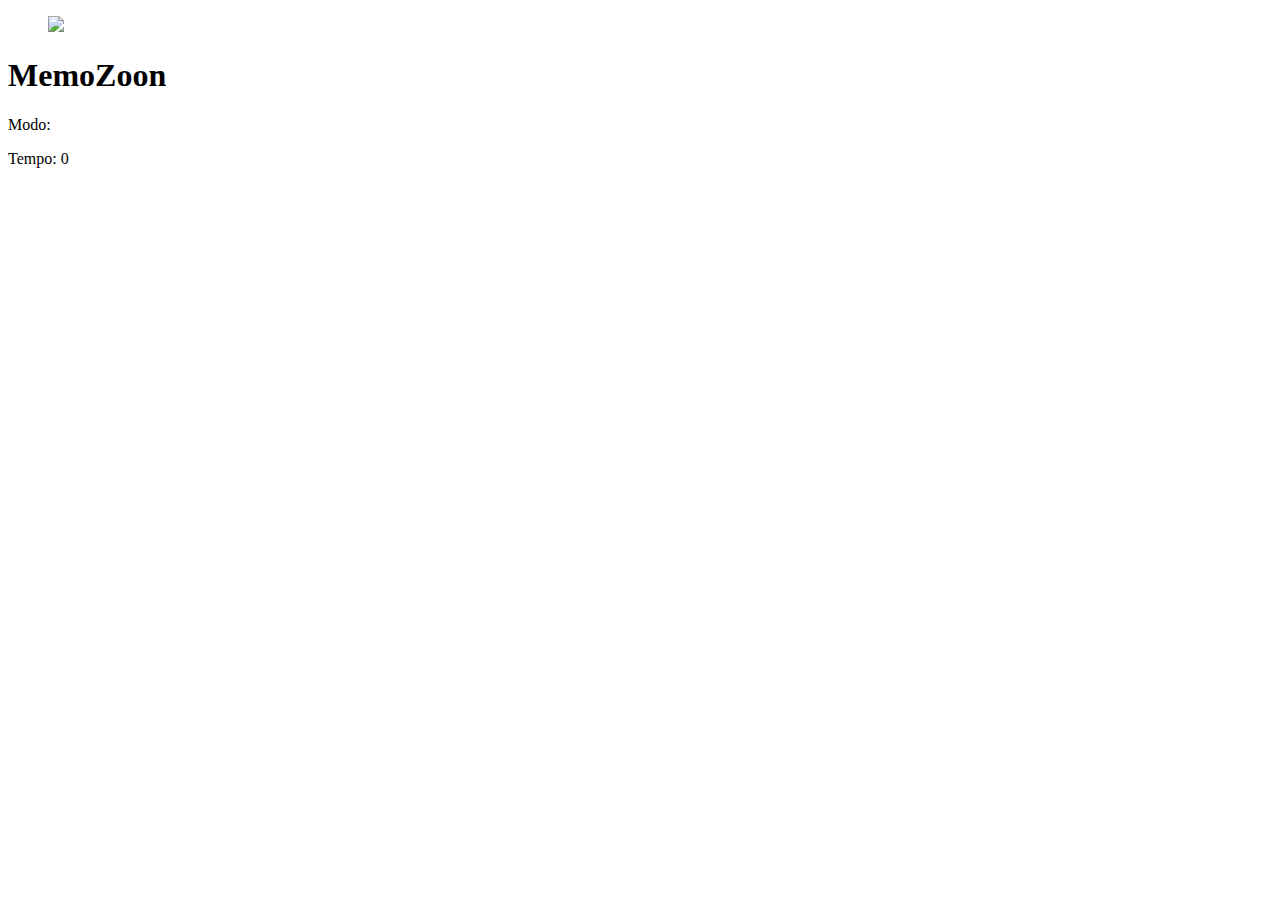
==== memozoon.html @ aaca3803 "jogo" ====
<!DOCTYPE html>
<html lang="pt-br">

<head>
  <meta charset="utf-8">
  <meta name="viewport" content="width=device-width, initial-scale=1.0">
  <link rel="stylesheet" href="memocard.css" />
  <script defer src="memo.js"></script>
  <title>MemoZoon</title>
</head>

<body>
  <header>
    <figure id="seta"><a href="index.html"><img src="seta.png"></a></figure>
    <h1>MemoZoon</h1>
  </header>
  <main>
    <div class="grid">
    </div>
  </main>
  <div class="partedebaixo">
    <p id="modoSelecionado">Modo: </p> 
    <span>Tempo: <span id="tempo">0</span></span>
  </div>
</body>

</html>
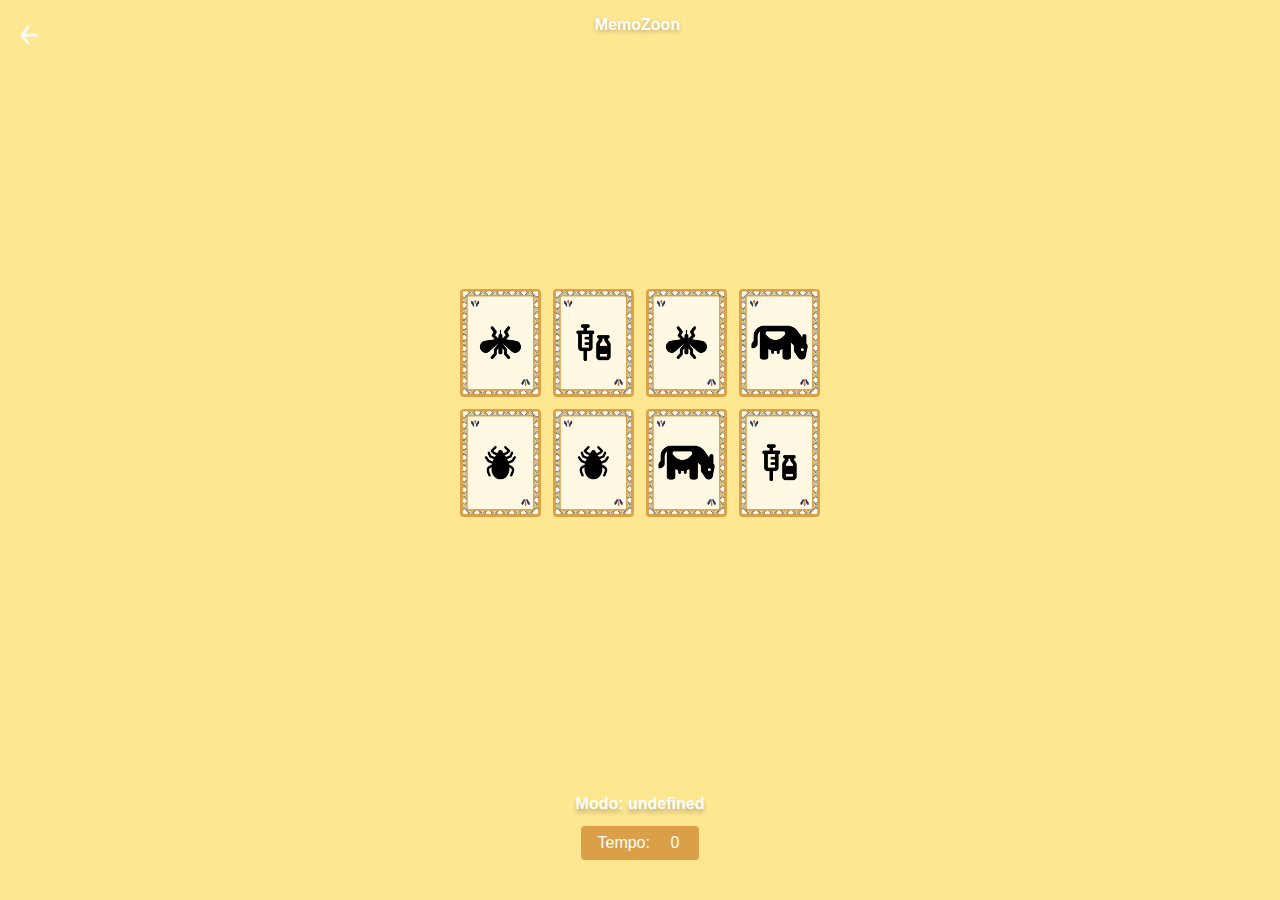
==== commit d87c5d6a: "jogo" ====
--- a/memozoon.html
+++ b/memozoon.html
@@ -23,5 +23,4 @@
     <span>Tempo: <span id="tempo">0</span></span>
   </div>
 </body>
-
 </html>
--- a/memocard.css
+++ b/memocard.css
@@ -0,0 +1,129 @@
+* {
+  padding: 0;
+  margin: 0;
+  box-sizing: border-box;
+  list-style: none;
+  background-color: #FFE792;
+  font-family: 'Montserrat', sans-serif;
+}
+
+body {
+  min-height: 100vh;
+  display: flex;
+  flex-direction: column;
+  justify-content: space-between;
+}
+
+header {
+  display: flex;
+  text-align: center;
+  justify-content: center;
+}
+
+h1 {
+  margin: 1em 2em 1em 0;
+  color: white;
+  text-shadow: 0 2px 4px rgba(0, 0, 0, 0.25);
+  font-size: 16px;
+  font-weight: bold;
+}
+
+#seta img {
+  width: 18px;
+  height: 20px;
+  position: absolute;
+  left: 20px;
+  top: 25px;
+}
+
+#seta a {
+  padding: 0 17px 0 10px;
+  text-decoration: none;
+  border-radius: 0;
+  box-shadow: none;
+  /* height: 20px; */
+}
+
+main {
+  display: flex;
+  min-height: 100%;
+  align-items: center;
+  justify-content: center;
+  padding-bottom: 15px;
+}
+
+.grid {
+  display: grid;
+  grid-template-columns: repeat(4, 1fr);
+  gap: 12px;
+  width: 85%;
+  max-width: 360px;
+  margin: 0 auto;
+}
+
+.carta {
+  /* aspect-ratio: 6.9/9; */
+  aspect-ratio: 67.25/90;
+  /* background-color: black; */
+  width: 100%;
+  border-radius: 4px;
+  /* border: 4px solid #DB9F47; */
+  position: relative;
+  transition: all 500ms ease;
+  transform-style: preserve-3d;
+}
+.carta:not(.desabilitar-carta):hover {
+  cursor: pointer;
+}
+
+.lado {
+  width: 100%;
+  height: 100%;
+  position: absolute;
+  background-size: cover;
+  background-position: center;
+  /* border: 4px solid #DB9F47; */
+  border-radius: 4px;
+  transition: all 400ms ease;
+}
+
+.frente {
+  transform: rotateY(180deg);
+}
+
+.verso {
+  background-image: url('cartapverso.png');
+  backface-visibility: hidden;
+}
+
+.revelar-carta {
+  transform: rotateY(180deg);
+}
+
+.desabilitar-carta {
+  filter: saturate(0);
+  opacity: 0.5;
+}
+
+.partedebaixo {
+  display: flex;
+  flex-direction: column;
+  align-items: center;
+  justify-content: center;
+  margin: 1.5em 0 2.5em 0;
+}
+
+.partedebaixo p {
+  color: white;
+  font-size: 16px;
+  font-weight: bold;
+  text-shadow: 0 4px 4px rgba(0, 0, 0, 0.25);
+}
+
+.partedebaixo span {
+  color: white;
+  background-color: #DB9F47;
+  padding: 0.5em 0.6em 0.5em 1em;
+  border-radius: 4px;
+  margin-top: 0.8em;
+}
